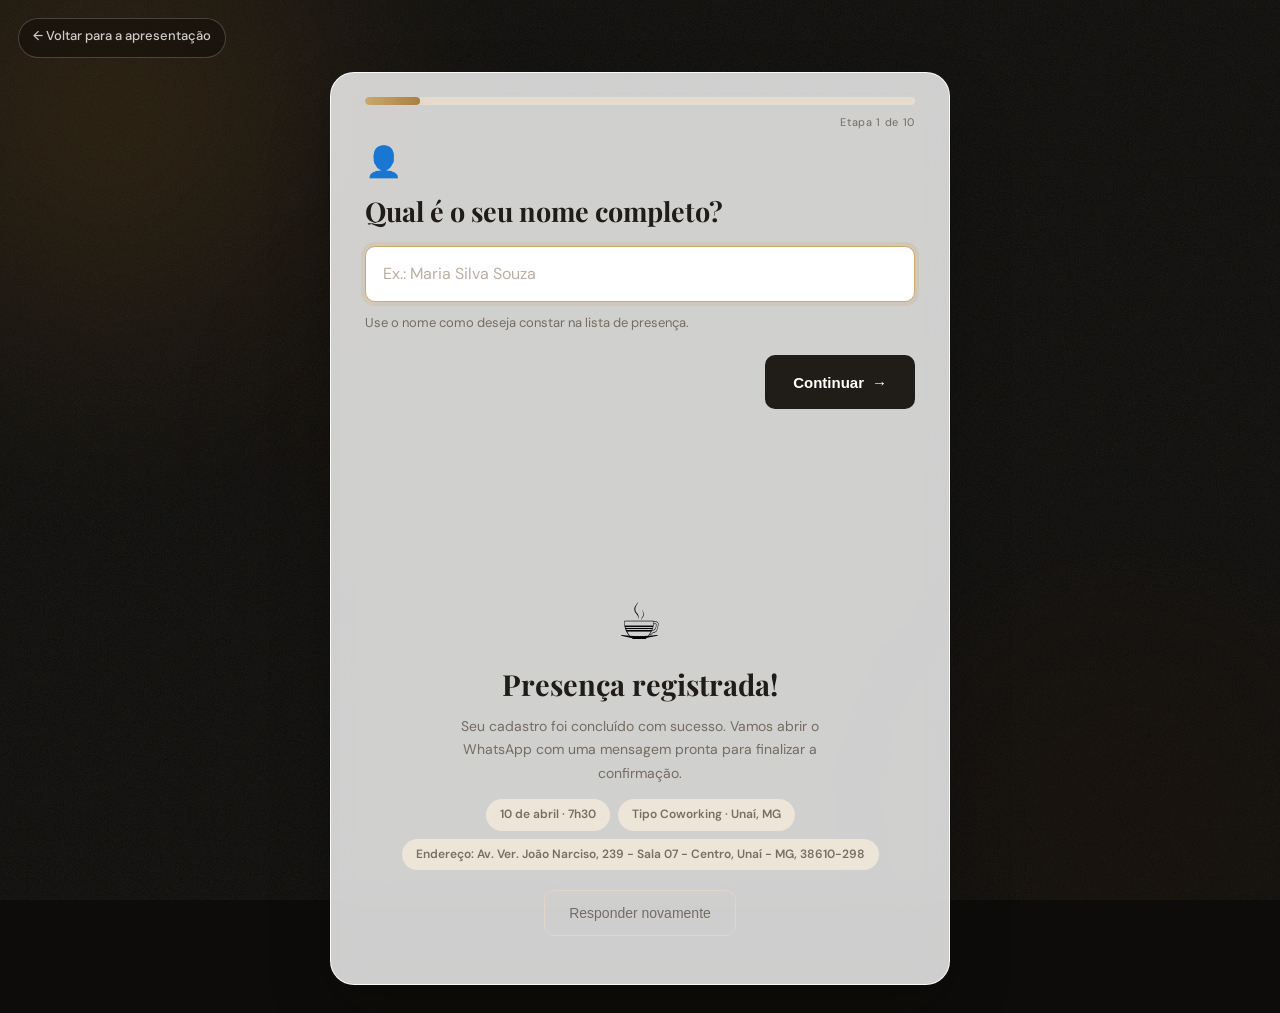
==== perguntas.html @ 1fb17730 "b" ====
<!doctype html>
<html lang="pt-BR">
  <head>
    <meta charset="UTF-8" />
    <meta name="viewport" content="width=device-width, initial-scale=1.0" />
    <title>Confirmação | Café com Negócios</title>
    <meta
      name="description"
      content="Responda às perguntas do Café com Negócios e confirme sua presença no encontro empresarial."
    />
    <link rel="preconnect" href="https://fonts.googleapis.com" />
    <link rel="preconnect" href="https://fonts.gstatic.com" crossorigin />
    <link
      href="https://fonts.googleapis.com/css2?family=Playfair+Display:ital,wght@0,700;0,900;1,700&family=DM+Sans:wght@300;400;500;600;700&display=swap"
      rel="stylesheet"
    />
    <link rel="stylesheet" href="./perguntas.css" />
  </head>
  <body>
    <div class="bg-scene" aria-hidden="true">
      <div class="bg-circle c1"></div>
      <div class="bg-circle c2"></div>
      <div class="bg-circle c3"></div>
      <div class="grain"></div>
    </div>

    <a class="back-link" href="./index.html">← Voltar para a apresentação</a>

    <main class="layout">
      <section class="panel-right" aria-live="polite">
        <div class="form-card">
          <header class="card-top">
            <div
              class="progress-track"
              role="progressbar"
              aria-valuemin="0"
              aria-valuemax="100"
              aria-valuenow="10"
              id="progressWrap"
            >
              <div class="progress-fill" id="progressBar"></div>
            </div>
            <p class="step-counter" id="progressLabel">Etapa 1 de 9</p>
          </header>

          <form id="eventForm" class="wizard" novalidate>
            <section class="step active" data-step="0">
              <div class="step-icon">👤</div>
              <h2 class="step-q">Qual é o seu nome completo?</h2>
              <input
                type="text"
                id="nomeCompleto"
                name="nomeCompleto"
                autocomplete="name"
                required
                placeholder="Ex.: Maria Silva Souza"
              />
              <p class="field-hint">
                Use o nome como deseja constar na lista de presença.
              </p>
              <div class="step-actions">
                <button type="button" class="btn-next" data-next>
                  Continuar <span class="btn-arrow">→</span>
                </button>
              </div>
            </section>

            <section class="step" data-step="1">
              <div class="step-icon">💬</div>
              <h2 class="step-q">Qual é o seu WhatsApp?</h2>
              <input
                type="tel"
                id="whatsapp"
                name="whatsapp"
                autocomplete="tel"
                required
                placeholder="(00) 00000-0000"
              />
              <p class="field-hint">
                Canal oficial para confirmação e orientações do evento.
              </p>
              <div class="step-actions">
                <button type="button" class="btn-back" data-prev>← Voltar</button>
                <button type="button" class="btn-next" data-next>
                  Continuar <span class="btn-arrow">→</span>
                </button>
              </div>
            </section>

            <section class="step" data-step="2">
              <div class="step-icon">✉️</div>
              <h2 class="step-q">Qual é o seu e-mail?</h2>
              <input
                type="email"
                id="email"
                name="email"
                autocomplete="email"
                required
                placeholder="voce@empresa.com"
              />
              <div class="step-actions">
                <button type="button" class="btn-back" data-prev>← Voltar</button>
                <button type="button" class="btn-next" data-next>
                  Continuar <span class="btn-arrow">→</span>
                </button>
              </div>
            </section>

            <section class="step" data-step="3">
              <div class="step-icon">🏢</div>
              <h2 class="step-q">
                Qual é o nome da sua empresa?
                <span class="optional">(opcional)</span>
              </h2>
              <input
                type="text"
                id="empresa"
                name="empresa"
                autocomplete="organization"
                placeholder="Ex.: Exito Consultoria"
              />
              <div class="step-actions">
                <button type="button" class="btn-back" data-prev>← Voltar</button>
                <button type="button" class="btn-next" data-next>
                  Continuar <span class="btn-arrow">→</span>
                </button>
              </div>
            </section>

            <section class="step" data-step="4">
              <div class="step-icon">🎂</div>
              <h2 class="step-q">Qual é a sua idade?</h2>
              <input
                type="number"
                id="idade"
                name="idade"
                min="14"
                max="110"
                required
                placeholder="Ex.: 34"
              />
              <div class="step-actions">
                <button type="button" class="btn-back" data-prev>← Voltar</button>
                <button type="button" class="btn-next" data-next>
                  Continuar <span class="btn-arrow">→</span>
                </button>
              </div>
            </section>

            <section class="step" data-step="5">
              <div class="step-icon">🏭</div>
              <h2 class="step-q">Qual é a área de atuação da sua empresa?</h2>
              <div class="choice-grid" data-choice-group="areaAtuacao">
                <button type="button" class="choice" data-value="Comercio">Comércio</button>
                <button type="button" class="choice" data-value="Servicos">Serviços</button>
                <button type="button" class="choice" data-value="Industria">Indústria</button>
                <button type="button" class="choice" data-value="Tecnologia">Tecnologia</button>
                <button type="button" class="choice" data-value="Saude">Saúde</button>
                <button type="button" class="choice" data-value="Outro">Outro</button>
              </div>
              <input type="hidden" id="areaAtuacao" name="areaAtuacao" required />
              <div class="step-actions">
                <button type="button" class="btn-back" data-prev>← Voltar</button>
              </div>
            </section>

            <section class="step" data-step="6">
              <div class="step-icon">📣</div>
              <h2 class="step-q">Como você ficou sabendo do evento?</h2>
              <div class="choice-grid" data-choice-group="origemEvento">
                <button type="button" class="choice" data-value="Instagram">Instagram</button>
                <button type="button" class="choice" data-value="WhatsApp">WhatsApp</button>
                <button type="button" class="choice" data-value="Indicacao">Indicação</button>
                <button type="button" class="choice" data-value="Site">Site</button>
                <button type="button" class="choice" data-value="Outro">Outro</button>
              </div>
              <input type="hidden" id="origemEvento" name="origemEvento" required />
              <div class="step-actions">
                <button type="button" class="btn-back" data-prev>← Voltar</button>
              </div>
            </section>

            <section class="step" data-step="7">
              <div class="step-icon">🎯</div>
              <h2 class="step-q">Qual é o principal desafio da sua empresa hoje?</h2>
              <div class="choice-grid" data-choice-group="principalDesafio">
                <button type="button" class="choice" data-value="Vendas">Aumentar vendas</button>
                <button type="button" class="choice" data-value="Organizacao">Organizar processos</button>
                <button type="button" class="choice" data-value="Equipe">Gestionar equipe</button>
                <button type="button" class="choice" data-value="Financeiro">Controle financeiro</button>
                <button type="button" class="choice" data-value="Marketing">Atrair clientes</button>
              </div>
              <input
                type="hidden"
                id="principalDesafio"
                name="principalDesafio"
                required
              />
              <div class="step-actions">
                <button type="button" class="btn-back" data-prev>← Voltar</button>
              </div>
            </section>

            <section class="step" data-step="8">
              <div class="step-icon">✅</div>
              <h2 class="step-q">Você confirma sua presença no evento?</h2>
              <div
                class="choice-grid confirm-grid"
                data-choice-group="confirmacaoPresenca"
              >
                <button type="button" class="choice choice-yes" data-value="Sim">
                  Sim, confirmo!
                </button>
                <button type="button" class="choice" data-value="Talvez">Talvez</button>
                <button type="button" class="choice" data-value="Nao">
                  Não poderei ir
                </button>
              </div>
              <input
                type="hidden"
                id="confirmacaoPresenca"
                name="confirmacaoPresenca"
                required
              />
              <div class="step-actions">
                <button type="button" class="btn-back" data-prev>← Voltar</button>
              </div>
            </section>

            <section class="step" data-step="9">
              <div class="step-icon">📋</div>
              <h2 class="step-q">Tudo certo! Revise suas informações.</h2>
              <div id="reviewBox" class="review-box"></div>
              <div class="step-actions">
                <button type="button" class="btn-back" data-prev>← Voltar</button>
                <button type="submit" class="btn-submit">
                  <span class="btn-submit-text">Confirmar presença</span>
                  <span class="btn-submit-icon">☕</span>
                </button>
              </div>
            </section>
          </form>

          <section id="successState" class="success-panel" hidden>
            <div class="success-icon">☕</div>
            <h2 class="success-title">Presença registrada!</h2>
            <p class="success-desc">
              Seu cadastro foi concluído com sucesso. Vamos abrir o WhatsApp com
              uma mensagem pronta para finalizar a confirmação.
            </p>
            <div class="success-detail">
              <span>10 de abril · 7h30</span>
              <span>Tipo Coworking · Unaí, MG</span>
              <span>Endereço: Av. Ver. João Narciso, 239 - Sala 07 - Centro, Unaí - MG, 38610-298</span>
            </div>
            <button type="button" id="restartBtn" class="btn-restart">
              Responder novamente
            </button>
          </section>
        </div>
      </section>
    </main>

    <script src="./script.js"></script>
  </body>
</html>
---- perguntas.css ----
*,
*::before,
*::after {
  box-sizing: border-box;
  margin: 0;
  padding: 0;
}

:root {
  --gold: #c9a96e;
  --gold-strong: #aa7e42;
  --dark: #0d0c0a;
  --text-dark: #201d18;
  --text-muted: #746d61;
  --cream: #f9f4ec;
  --cream-strong: #fffdfa;
  --radius-sm: 10px;
  --radius-md: 16px;
  --radius-lg: 24px;
  --ease: 0.22s cubic-bezier(0.4, 0, 0.2, 1);
}

html {
  font-size: 16px;
}

body {
  font-family: "DM Sans", system-ui, sans-serif;
  font-weight: 400;
  background: var(--dark);
  min-height: 100vh;
  overflow-x: hidden;
  -webkit-font-smoothing: antialiased;
}

.bg-scene {
  position: fixed;
  inset: 0;
  z-index: 0;
  pointer-events: none;
  overflow: hidden;
}

.bg-circle {
  position: absolute;
  border-radius: 50%;
  filter: blur(95px);
  opacity: 0.45;
}

.bg-circle.c1 {
  width: 660px;
  height: 660px;
  background: radial-gradient(circle, #5e3f17 0%, transparent 70%);
  top: -220px;
  left: -220px;
}

.bg-circle.c2 {
  width: 560px;
  height: 560px;
  background: radial-gradient(circle, #211205 0%, transparent 70%);
  bottom: -190px;
  right: -130px;
}

.bg-circle.c3 {
  width: 300px;
  height: 300px;
  background: radial-gradient(circle, #2d1b08 0%, transparent 70%);
  top: 34%;
  left: 24%;
}

.grain {
  position: absolute;
  inset: 0;
  background-image: url("data:image/svg+xml,%3Csvg viewBox='0 0 200 200' xmlns='http://www.w3.org/2000/svg'%3E%3Cfilter id='noiseFilter'%3E%3CfeTurbulence type='fractalNoise' baseFrequency='0.9' numOctaves='4' stitchTiles='stitch'/%3E%3C/filter%3E%3Crect width='100%25' height='100%25' filter='url(%23noiseFilter)' opacity='0.09'/%3E%3C/svg%3E");
  background-size: 170px;
  mix-blend-mode: overlay;
}

.back-link {
  position: fixed;
  top: 18px;
  left: 18px;
  z-index: 3;
  color: rgba(255, 255, 255, 0.78);
  text-decoration: none;
  font-size: 13px;
  font-weight: 500;
  min-height: 40px;
  padding: 8px 14px;
  border-radius: 999px;
  border: 1px solid rgba(255, 255, 255, 0.2);
  background: rgba(0, 0, 0, 0.3);
  backdrop-filter: blur(7px);
  transition: color var(--ease), border-color var(--ease), transform var(--ease);
}

.back-link:hover {
  color: #fff;
  border-color: rgba(201, 169, 110, 0.58);
  transform: translateY(-1px);
}

.layout {
  position: relative;
  z-index: 1;
  min-height: 100vh;
  display: block;
}

.panel-right {
  min-height: 100vh;
  display: flex;
  align-items: center;
  justify-content: center;
  padding: 72px 24px 28px;
}

.form-card {
  width: 100%;
  max-width: 620px;
  background: rgba(255, 255, 255, 0.8);
  border: 1px solid rgba(255, 255, 255, 0.86);
  border-radius: var(--radius-lg);
  box-shadow: 0 30px 64px rgba(11, 10, 7, 0.2), 0 10px 24px rgba(11, 10, 7, 0.1);
  backdrop-filter: blur(12px);
  overflow: hidden;
}

.card-top {
  padding: 24px 34px 0;
}

.progress-track {
  height: 8px;
  border-radius: 99px;
  background: #e6ddd0;
  overflow: hidden;
}

.progress-fill {
  width: 11.1%;
  height: 100%;
  border-radius: 99px;
  background: linear-gradient(90deg, var(--gold) 0%, var(--gold-strong) 100%);
  box-shadow: 0 0 18px rgba(201, 169, 110, 0.48);
  transition: width 0.45s cubic-bezier(0.4, 0, 0.2, 1);
}

.step-counter {
  margin-top: 10px;
  padding-bottom: 2px;
  font-size: 11px;
  letter-spacing: 0.06em;
  text-align: right;
  color: var(--text-muted);
}

.wizard {
  min-height: 410px;
  padding: 12px 34px 34px;
  position: relative;
}

.step {
  display: none;
  flex-direction: column;
  gap: 18px;
  animation: stepIn 0.34s cubic-bezier(0.4, 0, 0.2, 1) both;
}

.step.active {
  display: flex;
}

@keyframes stepIn {
  from {
    opacity: 0;
    transform: translateX(12px) translateY(2px);
  }
  to {
    opacity: 1;
    transform: translateX(0) translateY(0);
  }
}

.step-icon {
  font-size: 30px;
  line-height: 1;
  margin-top: 4px;
}

.step-q {
  font-family: "Playfair Display", Georgia, serif;
  font-size: 27px;
  color: var(--text-dark);
  line-height: 1.22;
}

.step-q .optional {
  font-family: "DM Sans", system-ui, sans-serif;
  font-size: 14px;
  color: var(--text-muted);
}

.field-hint {
  font-size: 13px;
  color: var(--text-muted);
  margin-top: -7px;
  line-height: 1.55;
}

input[type="text"],
input[type="tel"],
input[type="email"],
input[type="number"] {
  width: 100%;
  min-height: 56px;
  border-radius: var(--radius-sm);
  border: 1.5px solid #e3d9ca;
  background: var(--cream-strong);
  color: var(--text-dark);
  padding: 0 17px;
  font-family: "DM Sans", system-ui, sans-serif;
  font-size: 16px;
  outline: none;
  transition: border-color var(--ease), box-shadow var(--ease), background var(--ease);
  appearance: none;
}

input::placeholder {
  color: #baafa2;
}

input:focus-visible {
  border-color: var(--gold);
  box-shadow: 0 0 0 4px rgba(201, 169, 110, 0.2);
  background: #fff;
}

input.invalid {
  border-color: #cf4444;
  box-shadow: 0 0 0 4px rgba(207, 68, 68, 0.15);
  background: #fff8f8;
}

.choice-grid {
  display: grid;
  grid-template-columns: 1fr 1fr;
  gap: 10px;
}

.confirm-grid {
  grid-template-columns: 1fr;
}

.choice {
  min-height: 52px;
  padding: 0 14px;
  border-radius: var(--radius-sm);
  border: 1.5px solid #e3d9ca;
  background: #fefaf4;
  color: #4f483d;
  font-family: "DM Sans", system-ui, sans-serif;
  font-size: 14px;
  font-weight: 500;
  line-height: 1.3;
  text-align: center;
  cursor: pointer;
  transition: transform var(--ease), border-color var(--ease), box-shadow var(--ease),
    background var(--ease), color var(--ease);
}

.choice:hover {
  transform: translateY(-1px);
  border-color: var(--gold);
  box-shadow: 0 6px 16px rgba(167, 125, 62, 0.14);
  color: var(--text-dark);
}

.choice.selected,
.choice:active {
  border-color: var(--gold);
  color: #6b4b19;
  background: rgba(201, 169, 110, 0.2);
  font-weight: 600;
}

.choice-yes {
  border-color: #c7dfcb;
  background: #f4fbf5;
  color: #2f6f3b;
}

.choice-yes:hover,
.choice-yes.selected {
  border-color: #3caf58;
  background: #e8f7eb;
  color: #1f5629;
}

.step-actions {
  display: flex;
  align-items: center;
  gap: 12px;
  padding-top: 4px;
}

.btn-next {
  margin-left: auto;
  min-height: 54px;
  padding: 0 28px;
  border: none;
  border-radius: var(--radius-sm);
  background: var(--text-dark);
  color: #fff;
  font-size: 15px;
  font-weight: 600;
  display: inline-flex;
  align-items: center;
  gap: 8px;
  cursor: pointer;
  transition: transform var(--ease), box-shadow var(--ease), background var(--ease);
}

.btn-next:hover {
  transform: translateY(-1px);
  background: #2b271f;
  box-shadow: 0 12px 24px rgba(32, 29, 24, 0.22);
}

.btn-arrow {
  transition: transform var(--ease);
}

.btn-next:hover .btn-arrow {
  transform: translateX(3px);
}

.btn-back {
  min-height: 46px;
  padding: 0 16px;
  border: none;
  border-radius: var(--radius-sm);
  background: transparent;
  color: var(--text-muted);
  font-size: 14px;
  cursor: pointer;
  transition: color var(--ease), background var(--ease);
}

.btn-back:hover {
  color: var(--text-dark);
  background: #efe7da;
}

.btn-submit {
  margin-left: auto;
  min-height: 56px;
  padding: 0 30px;
  border: none;
  border-radius: var(--radius-sm);
  background: linear-gradient(140deg, var(--gold) 0%, var(--gold-strong) 100%);
  color: #fff;
  font-size: 15px;
  font-weight: 700;
  display: inline-flex;
  align-items: center;
  gap: 10px;
  cursor: pointer;
  letter-spacing: 0.02em;
  transition: transform var(--ease), box-shadow var(--ease), filter var(--ease);
}

.btn-submit:hover {
  transform: translateY(-2px);
  filter: brightness(1.03);
  box-shadow: 0 14px 26px rgba(152, 111, 53, 0.35);
}

.btn-submit:disabled {
  opacity: 0.68;
  cursor: not-allowed;
  transform: none;
  box-shadow: none;
}

.review-box {
  background: var(--cream);
  border: 1px solid #e7ddd0;
  border-radius: var(--radius-sm);
  padding: 18px;
  display: flex;
  flex-direction: column;
  gap: 10px;
  max-height: 240px;
  overflow-y: auto;
}

.review-row {
  display: flex;
  gap: 12px;
  font-size: 13.5px;
  line-height: 1.42;
}

.review-label {
  color: var(--text-muted);
  min-width: 112px;
  font-weight: 600;
}

.review-value {
  color: var(--text-dark);
  font-weight: 500;
}

.success-panel {
  padding: 48px 32px;
  display: flex;
  flex-direction: column;
  align-items: center;
  text-align: center;
  gap: 14px;
  animation: stepIn 0.34s ease both;
}

.success-icon {
  font-size: 50px;
}

.success-title {
  font-family: "Playfair Display", Georgia, serif;
  color: var(--text-dark);
  font-size: 29px;
  line-height: 1.1;
}

.success-desc {
  color: var(--text-muted);
  font-size: 14px;
  line-height: 1.68;
  max-width: 420px;
}

.success-detail {
  display: flex;
  flex-wrap: wrap;
  justify-content: center;
  gap: 8px;
}

.success-detail span {
  display: inline-block;
  padding: 7px 14px;
  border-radius: 999px;
  font-size: 12px;
  font-weight: 600;
  color: #786f61;
  background: #eee5d9;
  max-width: 100%;
  line-height: 1.45;
  white-space: normal;
  overflow-wrap: anywhere;
}

.btn-restart {
  margin-top: 6px;
  min-height: 46px;
  padding: 0 24px;
  border-radius: var(--radius-sm);
  border: 1.5px solid #e1d6c8;
  color: var(--text-muted);
  background: transparent;
  font-size: 14px;
  cursor: pointer;
  transition: color var(--ease), border-color var(--ease), background var(--ease);
}

.btn-restart:hover {
  color: var(--text-dark);
  border-color: var(--gold);
  background: #fff8ef;
}

.review-box::-webkit-scrollbar {
  width: 5px;
}

.review-box::-webkit-scrollbar-thumb {
  background: #d0c5b4;
  border-radius: 99px;
}

@media (max-width: 860px) {
  .panel-right {
    padding: 70px 16px 20px;
    align-items: flex-start;
  }

  .form-card {
    border-radius: 18px;
  }

  .card-top {
    padding: 20px 22px 0;
  }

  .wizard {
    min-height: 380px;
    padding: 10px 22px 24px;
  }

  .step-q {
    font-size: 23px;
  }
}

@media (max-width: 540px) {
  .back-link {
    top: 10px;
    left: 10px;
    font-size: 12px;
    min-height: 36px;
    padding: 7px 12px;
  }

  .panel-right {
    padding: 58px 10px 12px;
  }

  .form-card {
    border-radius: 16px;
  }

  .card-top {
    padding: 16px 16px 0;
  }

  .wizard {
    min-height: 360px;
    padding: 10px 16px 18px;
    gap: 16px;
  }

  .step {
    gap: 16px;
  }

  .step-q {
    font-size: 21px;
  }

  .field-hint {
    font-size: 12px;
  }

  .choice-grid {
    grid-template-columns: 1fr;
  }

  .step-actions {
    flex-wrap: wrap;
    gap: 10px;
  }

  .btn-next,
  .btn-submit,
  .btn-back {
    width: 100%;
    justify-content: center;
  }

  .btn-next,
  .btn-submit {
    min-height: 52px;
  }

  .btn-back {
    order: 2;
    min-height: 44px;
  }

  .success-panel {
    padding: 36px 16px;
  }

  .success-title {
    font-size: 25px;
  }

  .success-desc {
    font-size: 13.5px;
  }
}
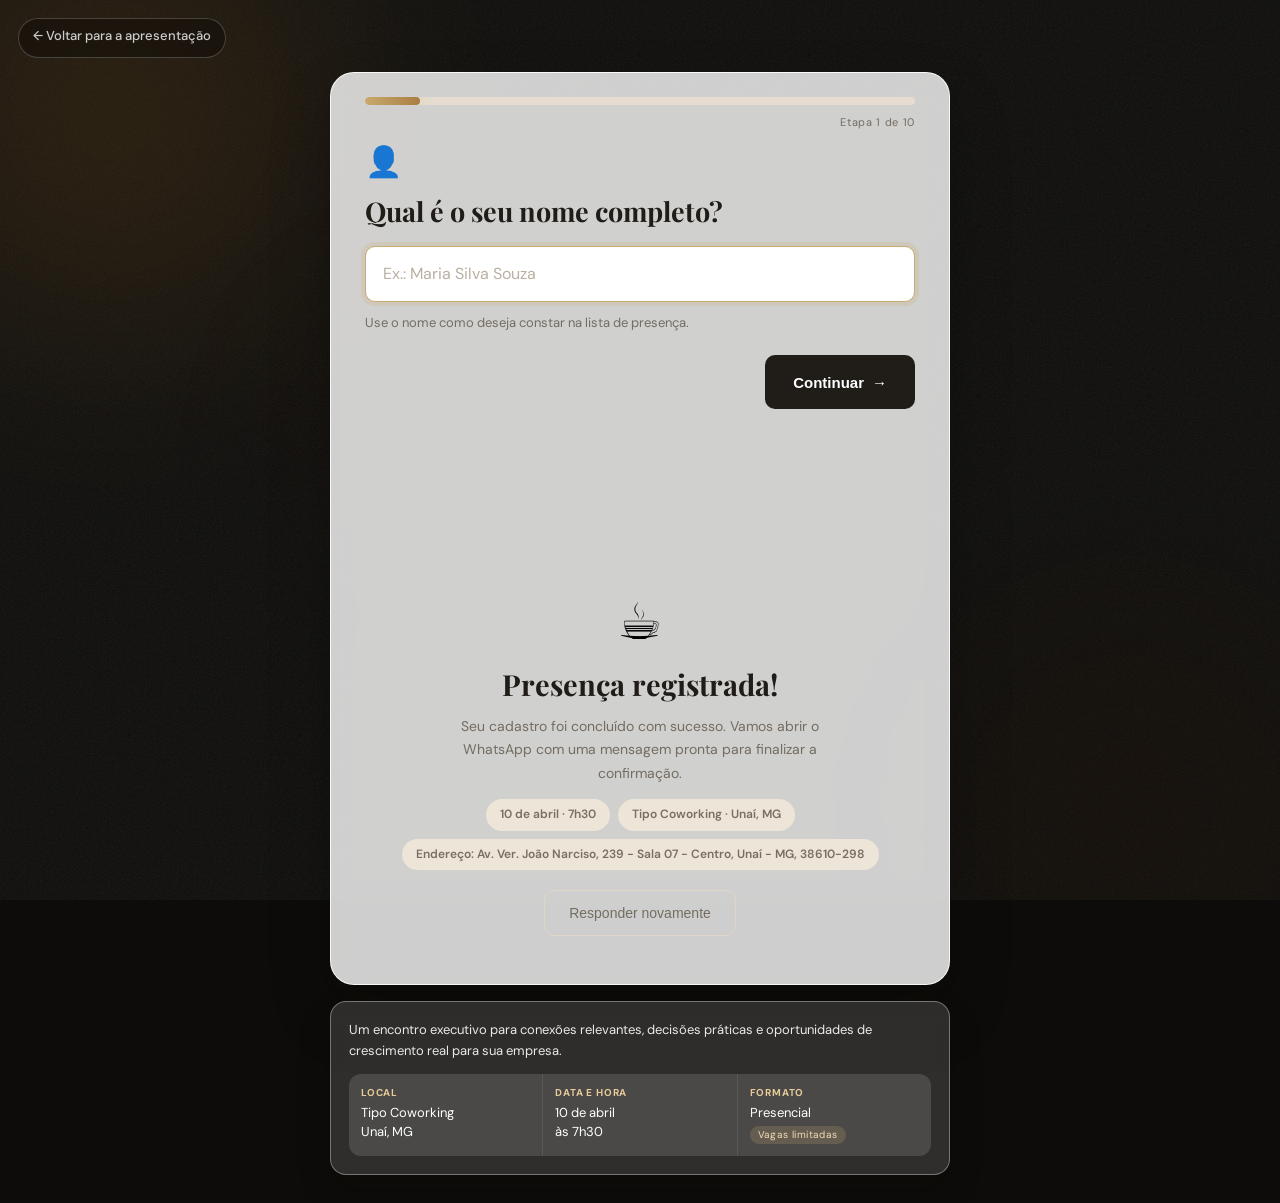
==== commit a4fedde6: "s" ====
--- a/perguntas.html
+++ b/perguntas.html
@@ -258,6 +258,29 @@
             </button>
           </section>
         </div>
+
+        <section class="event-meta-card" aria-label="Informações do encontro">
+          <p class="event-meta-copy">
+            Um encontro executivo para conexões relevantes, decisões práticas e
+            oportunidades de crescimento real para sua empresa.
+          </p>
+          <div class="event-meta-grid">
+            <article class="event-meta-item">
+              <p class="event-meta-label">Local</p>
+              <p class="event-meta-value">Tipo Coworking<br />Unaí, MG</p>
+            </article>
+            <article class="event-meta-item">
+              <p class="event-meta-label">Data e hora</p>
+              <p class="event-meta-value">10 de abril<br />às 7h30</p>
+            </article>
+            <article class="event-meta-item">
+              <p class="event-meta-label">Formato</p>
+              <p class="event-meta-value">
+                Presencial<br /><span class="event-meta-tag">Vagas limitadas</span>
+              </p>
+            </article>
+          </div>
+        </section>
       </section>
     </main>
 
--- a/perguntas.css
+++ b/perguntas.css
@@ -114,8 +114,10 @@
 .panel-right {
   min-height: 100vh;
   display: flex;
+  flex-direction: column;
   align-items: center;
   justify-content: center;
+  gap: 16px;
   padding: 72px 24px 28px;
 }
 
@@ -128,6 +130,64 @@
   box-shadow: 0 30px 64px rgba(11, 10, 7, 0.2), 0 10px 24px rgba(11, 10, 7, 0.1);
   backdrop-filter: blur(12px);
   overflow: hidden;
+}
+
+.event-meta-card {
+  width: 100%;
+  max-width: 620px;
+  border-radius: var(--radius-md);
+  border: 1px solid rgba(255, 255, 255, 0.35);
+  background: rgba(255, 255, 255, 0.14);
+  backdrop-filter: blur(8px);
+  box-shadow: 0 14px 32px rgba(8, 7, 5, 0.22);
+  padding: 18px;
+}
+
+.event-meta-copy {
+  color: rgba(255, 255, 255, 0.9);
+  line-height: 1.6;
+  font-size: 13px;
+  margin-bottom: 12px;
+}
+
+.event-meta-grid {
+  display: grid;
+  grid-template-columns: repeat(3, minmax(0, 1fr));
+  gap: 1px;
+  border-radius: 12px;
+  overflow: hidden;
+  background: rgba(255, 255, 255, 0.2);
+}
+
+.event-meta-item {
+  background: rgba(0, 0, 0, 0.16);
+  padding: 12px;
+}
+
+.event-meta-label {
+  color: #e7cb98;
+  font-size: 10px;
+  letter-spacing: 0.08em;
+  text-transform: uppercase;
+  margin-bottom: 5px;
+  font-weight: 700;
+}
+
+.event-meta-value {
+  color: #fff;
+  font-size: 13px;
+  line-height: 1.45;
+}
+
+.event-meta-tag {
+  display: inline-block;
+  margin-top: 3px;
+  font-size: 10px;
+  border-radius: 999px;
+  padding: 2px 8px;
+  background: rgba(201, 169, 110, 0.22);
+  color: #f2ddba;
+  letter-spacing: 0.04em;
 }
 
 .card-top {
@@ -517,6 +577,19 @@
   .step-q {
     font-size: 23px;
   }
+
+  .event-meta-card {
+    border-radius: 14px;
+    padding: 14px;
+  }
+
+  .event-meta-grid {
+    grid-template-columns: 1fr 1fr;
+  }
+
+  .event-meta-item:last-child {
+    grid-column: span 2;
+  }
 }
 
 @media (max-width: 540px) {
@@ -595,4 +668,21 @@
   .success-desc {
     font-size: 13.5px;
   }
-}
+
+  .event-meta-card {
+    padding: 12px;
+  }
+
+  .event-meta-copy {
+    font-size: 12px;
+    margin-bottom: 10px;
+  }
+
+  .event-meta-grid {
+    grid-template-columns: 1fr;
+  }
+
+  .event-meta-item:last-child {
+    grid-column: auto;
+  }
+}
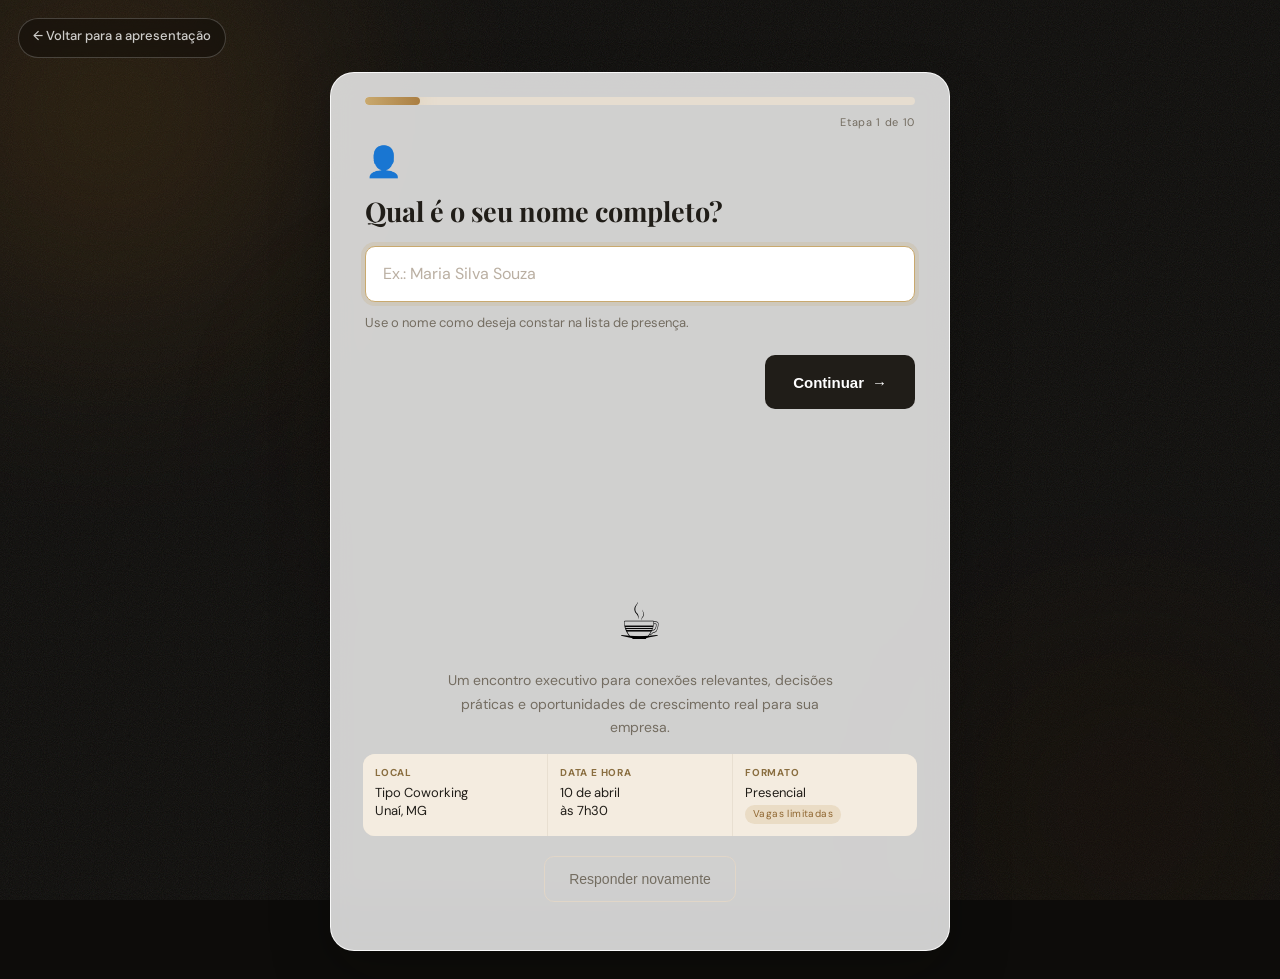
==== commit 6d1185b7: "j" ====
--- a/perguntas.html
+++ b/perguntas.html
@@ -243,15 +243,25 @@
 
           <section id="successState" class="success-panel" hidden>
             <div class="success-icon">☕</div>
-            <h2 class="success-title">Presença registrada!</h2>
-            <p class="success-desc">
-              Seu cadastro foi concluído com sucesso. Vamos abrir o WhatsApp com
-              uma mensagem pronta para finalizar a confirmação.
+            <p class="success-copy">
+              Um encontro executivo para conexões relevantes, decisões práticas e
+              oportunidades de crescimento real para sua empresa.
             </p>
-            <div class="success-detail">
-              <span>10 de abril · 7h30</span>
-              <span>Tipo Coworking · Unaí, MG</span>
-              <span>Endereço: Av. Ver. João Narciso, 239 - Sala 07 - Centro, Unaí - MG, 38610-298</span>
+            <div class="success-detail" aria-label="Detalhes do encontro">
+              <article class="success-meta-item">
+                <p class="success-meta-label">Local</p>
+                <p class="success-meta-value">Tipo Coworking<br />Unaí, MG</p>
+              </article>
+              <article class="success-meta-item">
+                <p class="success-meta-label">Data e hora</p>
+                <p class="success-meta-value">10 de abril<br />às 7h30</p>
+              </article>
+              <article class="success-meta-item">
+                <p class="success-meta-label">Formato</p>
+                <p class="success-meta-value">
+                  Presencial<br /><span class="success-meta-tag">Vagas limitadas</span>
+                </p>
+              </article>
             </div>
             <button type="button" id="restartBtn" class="btn-restart">
               Responder novamente
@@ -259,28 +269,7 @@
           </section>
         </div>
 
-        <section class="event-meta-card" aria-label="Informações do encontro">
-          <p class="event-meta-copy">
-            Um encontro executivo para conexões relevantes, decisões práticas e
-            oportunidades de crescimento real para sua empresa.
-          </p>
-          <div class="event-meta-grid">
-            <article class="event-meta-item">
-              <p class="event-meta-label">Local</p>
-              <p class="event-meta-value">Tipo Coworking<br />Unaí, MG</p>
-            </article>
-            <article class="event-meta-item">
-              <p class="event-meta-label">Data e hora</p>
-              <p class="event-meta-value">10 de abril<br />às 7h30</p>
-            </article>
-            <article class="event-meta-item">
-              <p class="event-meta-label">Formato</p>
-              <p class="event-meta-value">
-                Presencial<br /><span class="event-meta-tag">Vagas limitadas</span>
-              </p>
-            </article>
-          </div>
-        </section>
+        
       </section>
     </main>
 
--- a/perguntas.css
+++ b/perguntas.css
@@ -492,14 +492,7 @@
   font-size: 50px;
 }
 
-.success-title {
-  font-family: "Playfair Display", Georgia, serif;
-  color: var(--text-dark);
-  font-size: 29px;
-  line-height: 1.1;
-}
-
-.success-desc {
+.success-copy {
   color: var(--text-muted);
   font-size: 14px;
   line-height: 1.68;
@@ -507,24 +500,45 @@
 }
 
 .success-detail {
-  display: flex;
-  flex-wrap: wrap;
-  justify-content: center;
-  gap: 8px;
-}
-
-.success-detail span {
+  width: 100%;
+  display: grid;
+  grid-template-columns: repeat(3, minmax(0, 1fr));
+  gap: 1px;
+  border-radius: 12px;
+  overflow: hidden;
+  background: #e8dfd1;
+}
+
+.success-meta-item {
+  background: #f4ece0;
+  padding: 12px;
+  text-align: left;
+}
+
+.success-meta-label {
+  color: #8a6e40;
+  font-size: 10px;
+  letter-spacing: 0.08em;
+  text-transform: uppercase;
+  margin-bottom: 5px;
+  font-weight: 700;
+}
+
+.success-meta-value {
+  color: var(--text-dark);
+  font-size: 13px;
+  line-height: 1.45;
+}
+
+.success-meta-tag {
   display: inline-block;
-  padding: 7px 14px;
+  margin-top: 3px;
+  font-size: 10px;
   border-radius: 999px;
-  font-size: 12px;
-  font-weight: 600;
-  color: #786f61;
-  background: #eee5d9;
-  max-width: 100%;
-  line-height: 1.45;
-  white-space: normal;
-  overflow-wrap: anywhere;
+  padding: 2px 8px;
+  background: rgba(201, 169, 110, 0.24);
+  color: #8f6630;
+  letter-spacing: 0.04em;
 }
 
 .btn-restart {
@@ -661,12 +675,12 @@
     padding: 36px 16px;
   }
 
-  .success-title {
-    font-size: 25px;
-  }
-
-  .success-desc {
+  .success-copy {
     font-size: 13.5px;
+  }
+
+  .success-detail {
+    grid-template-columns: 1fr;
   }
 
   .event-meta-card {
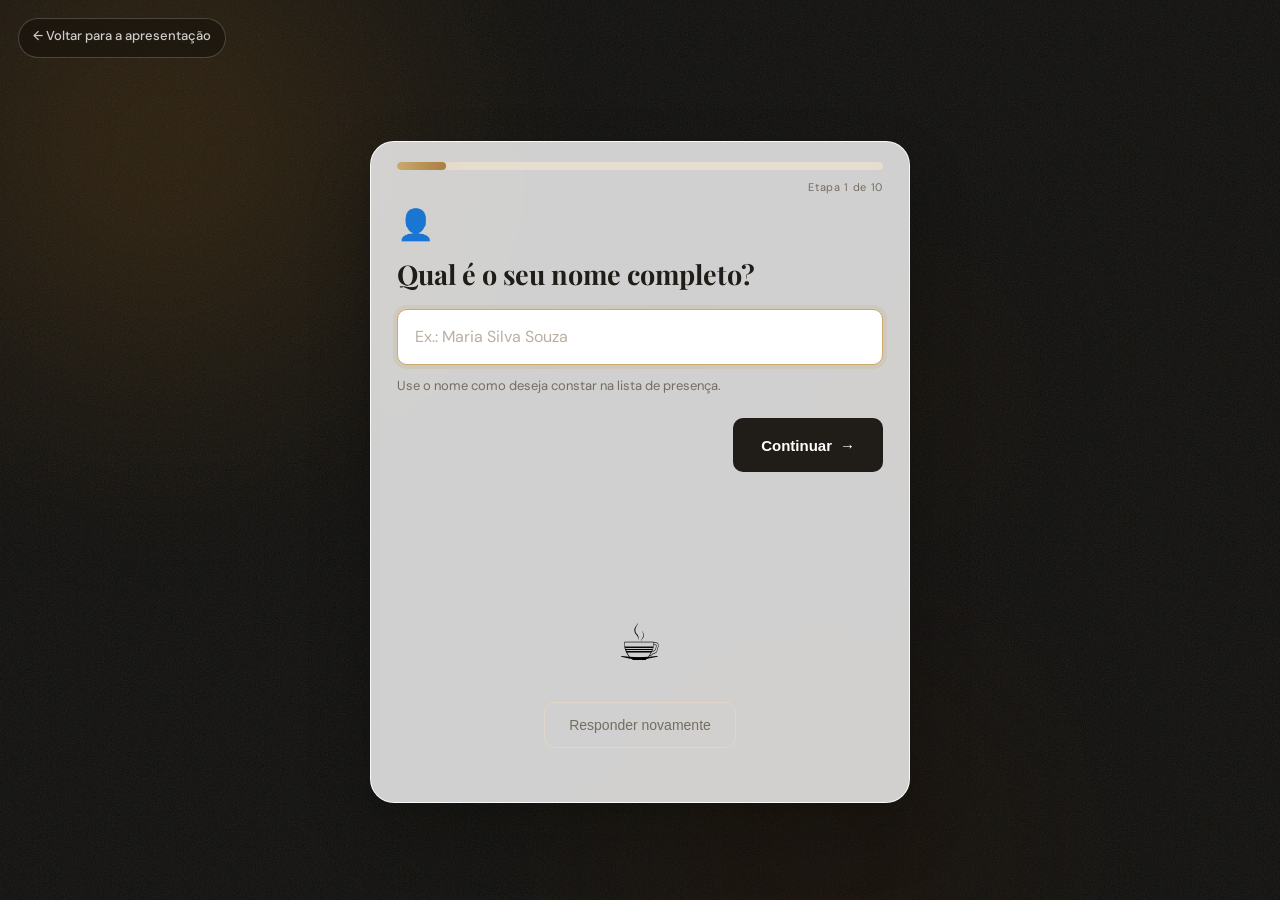
==== commit 759a75c4: "g" ====
--- a/perguntas.html
+++ b/perguntas.html
@@ -243,26 +243,6 @@
 
           <section id="successState" class="success-panel" hidden>
             <div class="success-icon">☕</div>
-            <p class="success-copy">
-              Um encontro executivo para conexões relevantes, decisões práticas e
-              oportunidades de crescimento real para sua empresa.
-            </p>
-            <div class="success-detail" aria-label="Detalhes do encontro">
-              <article class="success-meta-item">
-                <p class="success-meta-label">Local</p>
-                <p class="success-meta-value">Tipo Coworking<br />Unaí, MG</p>
-              </article>
-              <article class="success-meta-item">
-                <p class="success-meta-label">Data e hora</p>
-                <p class="success-meta-value">10 de abril<br />às 7h30</p>
-              </article>
-              <article class="success-meta-item">
-                <p class="success-meta-label">Formato</p>
-                <p class="success-meta-value">
-                  Presencial<br /><span class="success-meta-tag">Vagas limitadas</span>
-                </p>
-              </article>
-            </div>
             <button type="button" id="restartBtn" class="btn-restart">
               Responder novamente
             </button>
--- a/perguntas.css
+++ b/perguntas.css
@@ -9,7 +9,7 @@
 :root {
   --gold: #c9a96e;
   --gold-strong: #aa7e42;
-  --dark: #0d0c0a;
+  --dark: #0e0d0b;
   --text-dark: #201d18;
   --text-muted: #746d61;
   --cream: #f9f4ec;
@@ -44,39 +44,40 @@
 .bg-circle {
   position: absolute;
   border-radius: 50%;
-  filter: blur(95px);
+  filter: blur(84px);
   opacity: 0.45;
 }
 
 .bg-circle.c1 {
-  width: 660px;
-  height: 660px;
-  background: radial-gradient(circle, #5e3f17 0%, transparent 70%);
-  top: -220px;
+  width: 760px;
+  height: 760px;
+  background: radial-gradient(circle, #614216 0%, transparent 68%);
+  top: -240px;
   left: -220px;
 }
 
 .bg-circle.c2 {
-  width: 560px;
-  height: 560px;
-  background: radial-gradient(circle, #211205 0%, transparent 70%);
-  bottom: -190px;
-  right: -130px;
+  width: 620px;
+  height: 620px;
+  background: radial-gradient(circle, #241507 0%, transparent 70%);
+  bottom: -260px;
+  right: 12%;
 }
 
 .bg-circle.c3 {
-  width: 300px;
-  height: 300px;
-  background: radial-gradient(circle, #2d1b08 0%, transparent 70%);
-  top: 34%;
-  left: 24%;
+  width: 280px;
+  height: 280px;
+  background: radial-gradient(circle, #2a1a05 0%, transparent 70%);
+  top: 28%;
+  left: 58%;
 }
 
 .grain {
   position: absolute;
   inset: 0;
-  background-image: url("data:image/svg+xml,%3Csvg viewBox='0 0 200 200' xmlns='http://www.w3.org/2000/svg'%3E%3Cfilter id='noiseFilter'%3E%3CfeTurbulence type='fractalNoise' baseFrequency='0.9' numOctaves='4' stitchTiles='stitch'/%3E%3C/filter%3E%3Crect width='100%25' height='100%25' filter='url(%23noiseFilter)' opacity='0.09'/%3E%3C/svg%3E");
-  background-size: 170px;
+  background-image: url("data:image/svg+xml,%3Csvg viewBox='0 0 200 200' xmlns='http://www.w3.org/2000/svg'%3E%3Cfilter id='noiseFilter'%3E%3CfeTurbulence type='fractalNoise' baseFrequency='0.8' numOctaves='4' stitchTiles='stitch'/%3E%3C/filter%3E%3Crect width='100%25' height='100%25' filter='url(%23noiseFilter)' opacity='0.12'/%3E%3C/svg%3E");
+  background-repeat: repeat;
+  background-size: 180px;
   mix-blend-mode: overlay;
 }
 
@@ -123,7 +124,7 @@
 
 .form-card {
   width: 100%;
-  max-width: 620px;
+  max-width: 540px;
   background: rgba(255, 255, 255, 0.8);
   border: 1px solid rgba(255, 255, 255, 0.86);
   border-radius: var(--radius-lg);
@@ -191,7 +192,7 @@
 }
 
 .card-top {
-  padding: 24px 34px 0;
+  padding: 20px 26px 0;
 }
 
 .progress-track {
@@ -220,8 +221,8 @@
 }
 
 .wizard {
-  min-height: 410px;
-  padding: 12px 34px 34px;
+  min-height: 360px;
+  padding: 10px 26px 26px;
   position: relative;
 }
 
@@ -479,66 +480,17 @@
 }
 
 .success-panel {
-  padding: 48px 32px;
+  padding: 54px 24px;
   display: flex;
   flex-direction: column;
   align-items: center;
   text-align: center;
-  gap: 14px;
+  gap: 20px;
   animation: stepIn 0.34s ease both;
 }
 
 .success-icon {
   font-size: 50px;
-}
-
-.success-copy {
-  color: var(--text-muted);
-  font-size: 14px;
-  line-height: 1.68;
-  max-width: 420px;
-}
-
-.success-detail {
-  width: 100%;
-  display: grid;
-  grid-template-columns: repeat(3, minmax(0, 1fr));
-  gap: 1px;
-  border-radius: 12px;
-  overflow: hidden;
-  background: #e8dfd1;
-}
-
-.success-meta-item {
-  background: #f4ece0;
-  padding: 12px;
-  text-align: left;
-}
-
-.success-meta-label {
-  color: #8a6e40;
-  font-size: 10px;
-  letter-spacing: 0.08em;
-  text-transform: uppercase;
-  margin-bottom: 5px;
-  font-weight: 700;
-}
-
-.success-meta-value {
-  color: var(--text-dark);
-  font-size: 13px;
-  line-height: 1.45;
-}
-
-.success-meta-tag {
-  display: inline-block;
-  margin-top: 3px;
-  font-size: 10px;
-  border-radius: 999px;
-  padding: 2px 8px;
-  background: rgba(201, 169, 110, 0.24);
-  color: #8f6630;
-  letter-spacing: 0.04em;
 }
 
 .btn-restart {
@@ -580,12 +532,12 @@
   }
 
   .card-top {
-    padding: 20px 22px 0;
+    padding: 18px 20px 0;
   }
 
   .wizard {
-    min-height: 380px;
-    padding: 10px 22px 24px;
+    min-height: 350px;
+    padding: 10px 20px 22px;
   }
 
   .step-q {
@@ -628,7 +580,7 @@
   }
 
   .wizard {
-    min-height: 360px;
+    min-height: 340px;
     padding: 10px 16px 18px;
     gap: 16px;
   }
@@ -675,14 +627,6 @@
     padding: 36px 16px;
   }
 
-  .success-copy {
-    font-size: 13.5px;
-  }
-
-  .success-detail {
-    grid-template-columns: 1fr;
-  }
-
   .event-meta-card {
     padding: 12px;
   }
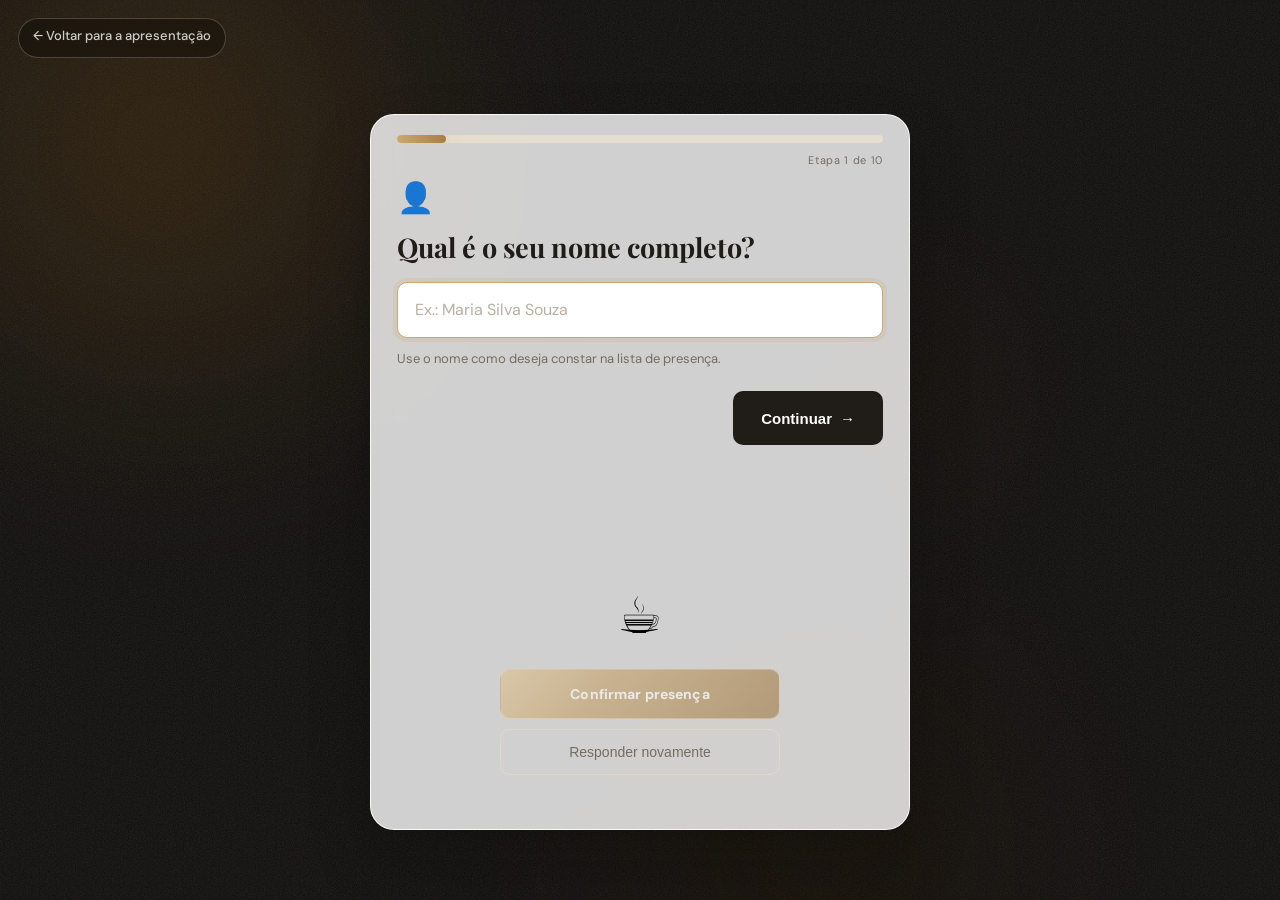
==== commit 7c424bda: "l" ====
--- a/perguntas.html
+++ b/perguntas.html
@@ -243,9 +243,21 @@
 
           <section id="successState" class="success-panel" hidden>
             <div class="success-icon">☕</div>
-            <button type="button" id="restartBtn" class="btn-restart">
-              Responder novamente
-            </button>
+            <div class="success-actions">
+              <a
+                id="confirmPresenceBtn"
+                class="btn-confirm-wa"
+                href="#"
+                target="_blank"
+                rel="noopener noreferrer"
+                aria-disabled="true"
+              >
+                Confirmar presença
+              </a>
+              <button type="button" id="restartBtn" class="btn-restart">
+                Responder novamente
+              </button>
+            </div>
           </section>
         </div>
 
--- a/perguntas.css
+++ b/perguntas.css
@@ -493,10 +493,53 @@
   font-size: 50px;
 }
 
+.success-actions {
+  width: 100%;
+  max-width: 280px;
+  display: flex;
+  flex-direction: column;
+  gap: 10px;
+}
+
+.btn-confirm-wa {
+  min-height: 50px;
+  padding: 0 20px;
+  border-radius: var(--radius-sm);
+  border: 1px solid rgba(245, 230, 198, 0.4);
+  background:
+    linear-gradient(128deg, rgba(255, 245, 224, 0.2) 0%, rgba(255, 245, 224, 0) 36%),
+    linear-gradient(132deg, #d7b273 0%, #9c6f36 100%);
+  color: #fff;
+  font-size: 14px;
+  font-weight: 700;
+  letter-spacing: 0.01em;
+  text-decoration: none;
+  display: inline-flex;
+  align-items: center;
+  justify-content: center;
+  box-shadow:
+    0 12px 24px rgba(141, 95, 38, 0.35),
+    inset 0 1px 0 rgba(255, 255, 255, 0.22);
+  transition: transform var(--ease), filter var(--ease), box-shadow var(--ease);
+}
+
+.btn-confirm-wa:hover {
+  transform: translateY(-1px);
+  filter: brightness(1.04);
+  box-shadow:
+    0 16px 28px rgba(141, 95, 38, 0.42),
+    inset 0 1px 0 rgba(255, 255, 255, 0.28);
+}
+
+.btn-confirm-wa[aria-disabled="true"] {
+  opacity: 0.55;
+  pointer-events: none;
+  box-shadow: none;
+}
+
 .btn-restart {
-  margin-top: 6px;
   min-height: 46px;
-  padding: 0 24px;
+  padding: 0 20px;
   border-radius: var(--radius-sm);
   border: 1.5px solid #e1d6c8;
   color: var(--text-muted);
